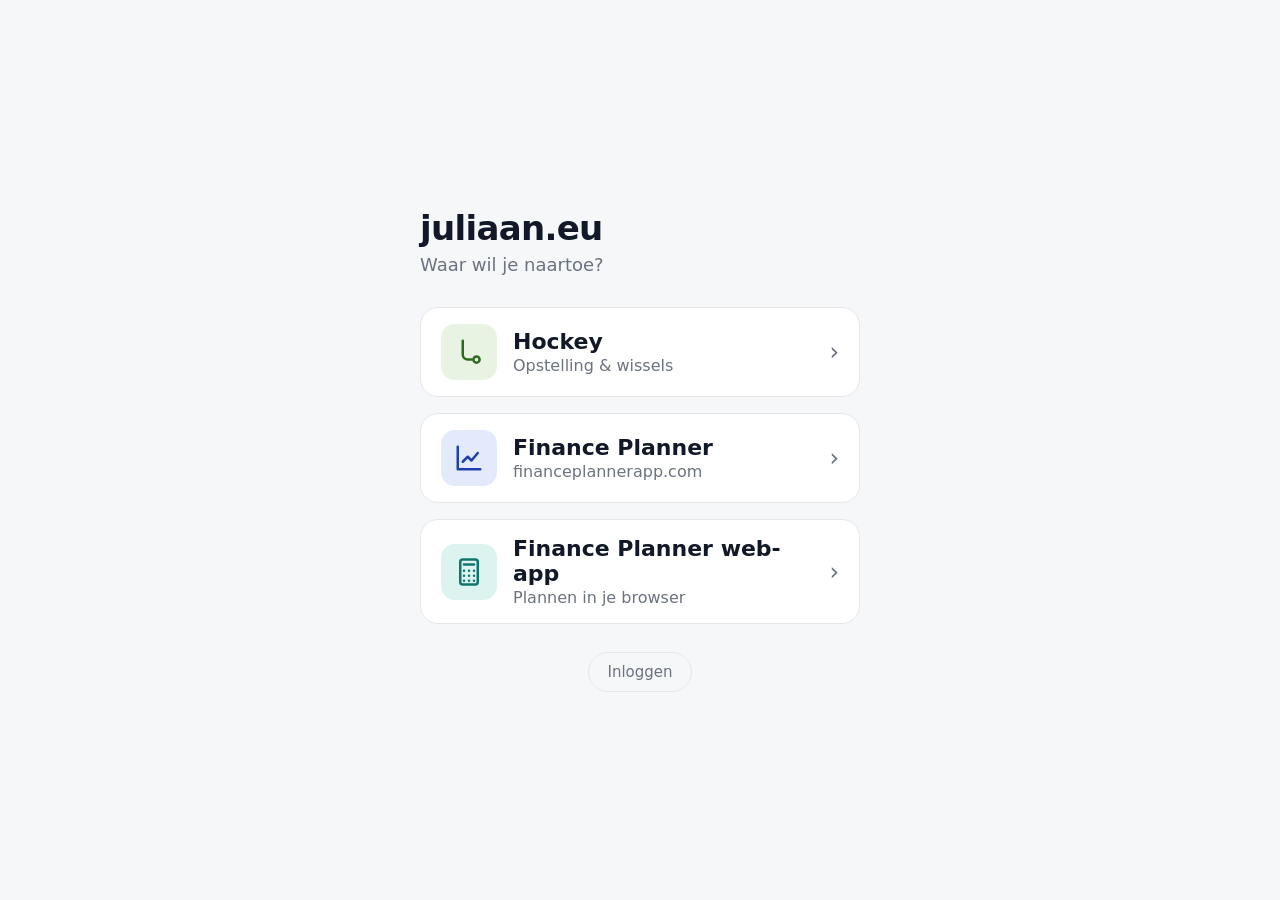
==== index.html @ 1a4841ea "Startpagina: knop naar de Finance Planner web-app Co-Authored-By: Claude Opus 5.5 <noreply@anthropic" ====
<!doctype html>
<html lang="nl">
<head>
  <meta charset="utf-8">
  <meta name="viewport" content="width=device-width, initial-scale=1">
  <title>juliaan.eu</title>
  <link rel="icon" href="data:image/svg+xml,<svg xmlns='http://www.w3.org/2000/svg' viewBox='0 0 100 100'><circle cx='50' cy='50' r='44' fill='%231e40af'/><text x='50' y='67' font-size='52' text-anchor='middle' fill='white' font-family='system-ui' font-weight='700'>j</text></svg>">
  <style>
    :root {
      --bg: #f6f7f9;
      --card: #ffffff;
      --text: #111827;
      --muted: #6b7280;
      --border: #e5e7eb;
      --hockey: #2d6a1f;
      --hockey-soft: #e8f3e3;
      --finance: #1e40af;
      --finance-soft: #e3eafb;
      --app: #0f766e;
      --app-soft: #dcf3ef;
    }
    @media (prefers-color-scheme: dark) {
      :root {
        --bg: #0f1115;
        --card: #181b21;
        --text: #f3f4f6;
        --muted: #9ca3af;
        --border: #2a2f38;
        --hockey: #7cc46a;
        --hockey-soft: #1c2a19;
        --finance: #8aa8ff;
        --finance-soft: #1a2240;
        --app: #5eead4;
        --app-soft: #163330;
      }
    }
    * { box-sizing: border-box; }
    body {
      margin: 0;
      min-height: 100dvh;
      display: grid;
      place-items: center;
      padding: 24px 16px;
      background: var(--bg);
      color: var(--text);
      font-family: system-ui, -apple-system, "Segoe UI", Roboto, sans-serif;
    }
    main { width: 100%; max-width: 440px; }
    h1 { margin: 0 0 6px; font-size: 34px; letter-spacing: -0.02em; }
    p { margin: 0 0 32px; color: var(--muted); font-size: 18px; }
    nav { display: grid; gap: 16px; }
    a.knop {
      display: flex;
      align-items: center;
      gap: 16px;
      min-height: 88px;
      padding: 16px 20px;
      border-radius: 18px;
      background: var(--card);
      border: 1px solid var(--border);
      color: var(--text);
      text-decoration: none;
      transition: transform .12s ease, border-color .12s ease;
    }
    a.knop:hover { transform: translateY(-2px); border-color: var(--accent); }
    a.knop:active { transform: scale(.98); }
    a.knop:focus-visible { outline: 3px solid var(--accent); outline-offset: 3px; }
    .icoon {
      flex: none;
      display: grid;
      place-items: center;
      width: 56px;
      height: 56px;
      border-radius: 14px;
      background: var(--soft);
      color: var(--accent);
    }
    .tekst { flex: 1; }
    .titel { display: block; font-size: 22px; font-weight: 700; }
    .sub { display: block; font-size: 16px; color: var(--muted); margin-top: 2px; }
    .pijl { color: var(--muted); font-size: 24px; }
    .hockey { --accent: var(--hockey); --soft: var(--hockey-soft); }
    .finance { --accent: var(--finance); --soft: var(--finance-soft); }
    .app { --accent: var(--app); --soft: var(--app-soft); }
    .inlog { margin-top: 28px; text-align: center; }
    .inlog a {
      display: inline-block;
      padding: 10px 18px;
      border-radius: 999px;
      border: 1px solid var(--border);
      color: var(--muted);
      font-size: 15px;
      text-decoration: none;
    }
    .inlog a:hover { color: var(--text); border-color: var(--muted); }
    .inlog a:focus-visible { outline: 3px solid var(--finance); outline-offset: 3px; }
  </style>
</head>
<body>
  <main>
    <h1>juliaan.eu</h1>
    <p>Waar wil je naartoe?</p>
    <nav>
      <a class="knop hockey" href="/hockey/" data-goatcounter-click="start-hockey" data-goatcounter-title="Startpagina: Hockey">
        <span class="icoon" aria-hidden="true">
          <svg width="30" height="30" viewBox="0 0 24 24" fill="none" stroke="currentColor" stroke-width="2" stroke-linecap="round" stroke-linejoin="round"><path d="M7 3v11a4 4 0 0 0 4 4h3"/><circle cx="18" cy="18" r="2.5"/></svg>
        </span>
        <span class="tekst"><span class="titel">Hockey</span><span class="sub">Opstelling &amp; wissels</span></span>
        <span class="pijl" aria-hidden="true">›</span>
      </a>
      <a class="knop finance" href="https://financeplannerapp.com/" data-goatcounter-click="start-finance" data-goatcounter-title="Startpagina: Finance Planner">
        <span class="icoon" aria-hidden="true">
          <svg width="30" height="30" viewBox="0 0 24 24" fill="none" stroke="currentColor" stroke-width="2" stroke-linecap="round" stroke-linejoin="round"><path d="M3 3v18h18"/><path d="m7 15 4-4 3 3 5-6"/></svg>
        </span>
        <span class="tekst"><span class="titel">Finance Planner</span><span class="sub">financeplannerapp.com</span></span>
        <span class="pijl" aria-hidden="true">›</span>
      </a>
      <a class="knop app" href="https://app.financeplannerapp.com/" data-goatcounter-click="start-finance-app" data-goatcounter-title="Startpagina: Finance Planner web-app">
        <span class="icoon" aria-hidden="true">
          <svg width="30" height="30" viewBox="0 0 24 24" fill="none" stroke="currentColor" stroke-width="2" stroke-linecap="round" stroke-linejoin="round"><rect x="5" y="2" width="14" height="20" rx="2"/><path d="M8 6h8"/><path d="M8 11h.01M12 11h.01M16 11h.01M8 15h.01M12 15h.01M16 15h.01M8 19h.01M12 19h.01M16 19h.01"/></svg>
        </span>
        <span class="tekst"><span class="titel">Finance Planner web-app</span><span class="sub">Plannen in je browser</span></span>
        <span class="pijl" aria-hidden="true">›</span>
      </a>
    </nav>
    <div class="inlog">
      <a href="https://tradingadvisor.juliaan.eu/" rel="nofollow" data-goatcounter-click="start-inlog" data-goatcounter-title="Startpagina: Inloggen">Inloggen</a>
    </div>
  </main>
  <script data-goatcounter="https://juuul.goatcounter.com/count" async src="https://gc.zgo.at/count.js"></script>
</body>
</html>
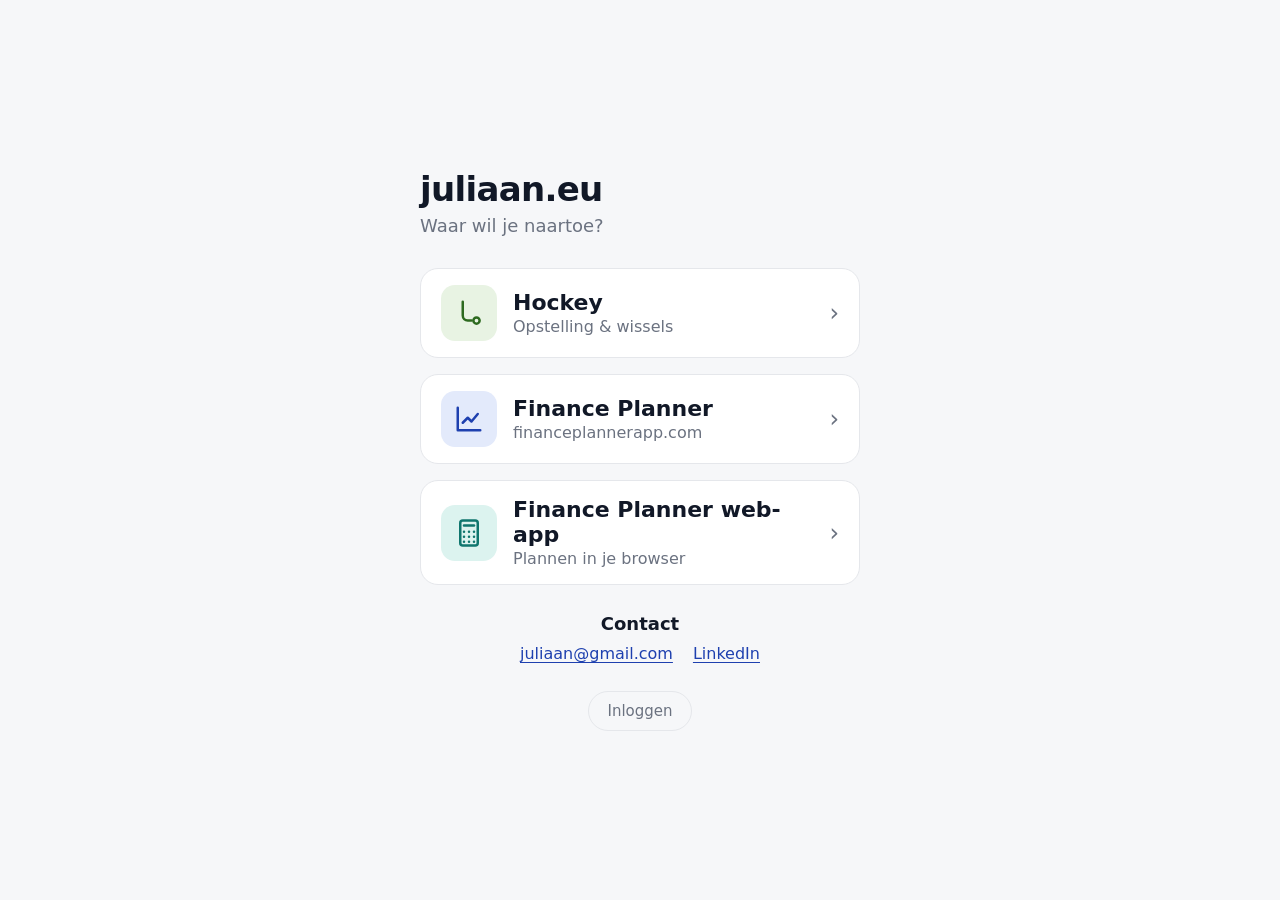
==== commit 7cccd4eb: "Voeg e-mailadres en LinkedIn toe aan de startpagina" ====
--- a/index.html
+++ b/index.html
@@ -82,6 +82,11 @@
     .hockey { --accent: var(--hockey); --soft: var(--hockey-soft); }
     .finance { --accent: var(--finance); --soft: var(--finance-soft); }
     .app { --accent: var(--app); --soft: var(--app-soft); }
+    .contact { margin-top: 28px; text-align: center; }
+    .contact h2 { margin: 0 0 10px; font-size: 18px; }
+    .contact-links { display: flex; flex-wrap: wrap; justify-content: center; gap: 10px 20px; }
+    .contact a { color: var(--finance); text-underline-offset: 3px; }
+    .contact a:focus-visible { outline: 3px solid var(--finance); outline-offset: 3px; }
     .inlog { margin-top: 28px; text-align: center; }
     .inlog a {
       display: inline-block;
@@ -123,8 +128,15 @@
         <span class="pijl" aria-hidden="true">›</span>
       </a>
     </nav>
+    <section class="contact" aria-labelledby="contact-titel">
+      <h2 id="contact-titel">Contact</h2>
+      <div class="contact-links">
+        <a href="mailto:juliaan@gmail.com">juliaan@gmail.com</a>
+        <a href="https://www.linkedin.com/in/juliaan-meijboom-313b7924" target="_blank" rel="noopener noreferrer">LinkedIn</a>
+      </div>
+    </section>
     <div class="inlog">
-      <a href="https://tradingadvisor.juliaan.eu/" rel="nofollow" data-goatcounter-click="start-inlog" data-goatcounter-title="Startpagina: Inloggen">Inloggen</a>
+      <a href="https://prive.juliaan.eu/" rel="nofollow" data-goatcounter-click="start-inlog" data-goatcounter-title="Startpagina: Inloggen">Inloggen</a>
     </div>
   </main>
   <script data-goatcounter="https://juuul.goatcounter.com/count" async src="https://gc.zgo.at/count.js"></script>
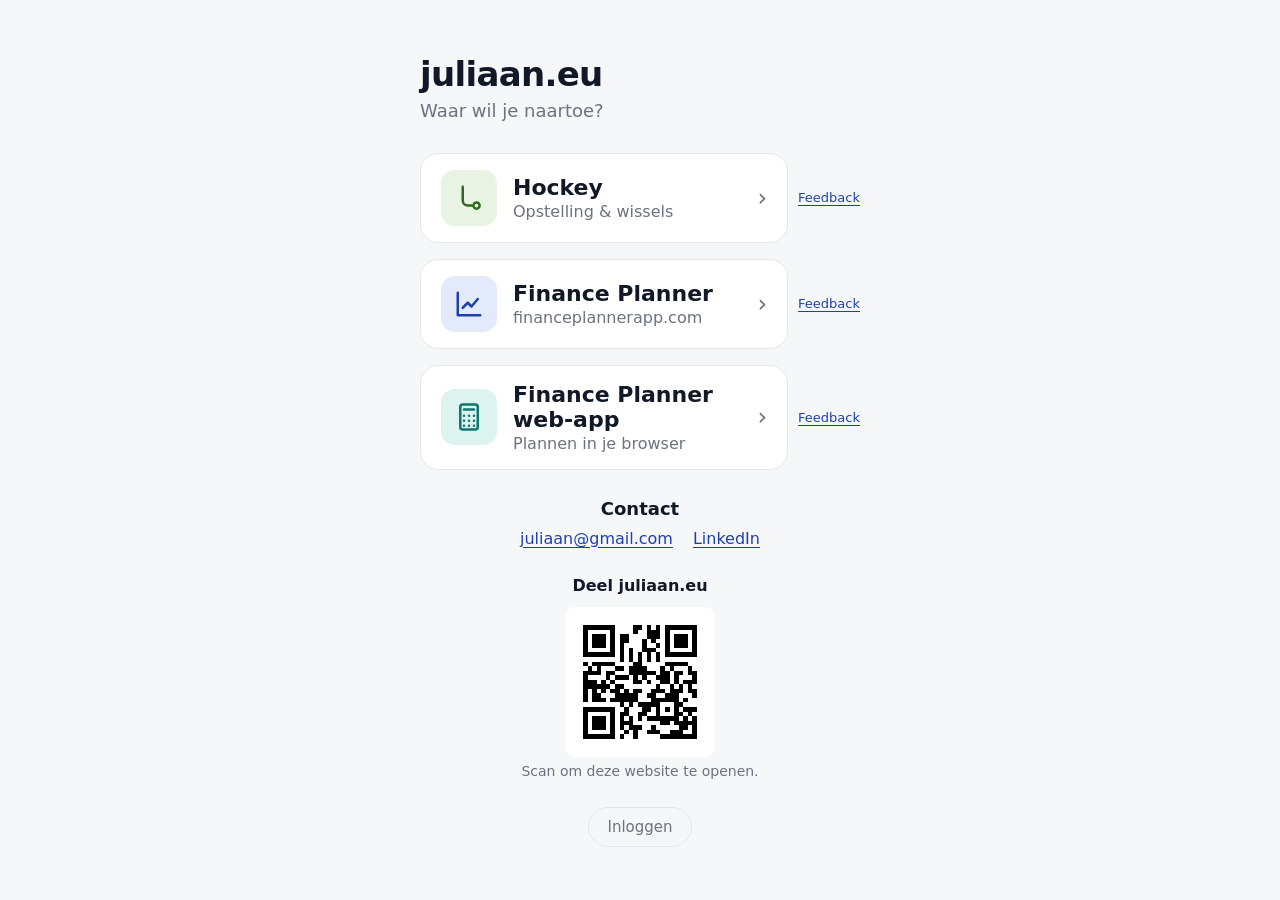
==== commit 58bc6bcf: "Voeg feedbackformulier, beheerportal en deelbare QR-code toe" ====
--- a/index.html
+++ b/index.html
@@ -49,6 +49,13 @@
     h1 { margin: 0 0 6px; font-size: 34px; letter-spacing: -0.02em; }
     p { margin: 0 0 32px; color: var(--muted); font-size: 18px; }
     nav { display: grid; gap: 16px; }
+    .app-row { display: grid; grid-template-columns: minmax(0, 1fr) auto; gap: 10px; align-items: center; }
+    .feedback-link { color: var(--finance); font-size: 13px; text-underline-offset: 3px; padding: 12px 0; }
+    .feedback-link:focus-visible { outline: 3px solid var(--finance); outline-offset: 3px; }
+    .deel-site { margin-top: 28px; text-align: center; }
+    .deel-site img { display: block; margin: 12px auto 6px; width: 150px; height: 150px; border-radius: 10px; }
+    .deel-site p { font-size: 14px; margin: 0; }
+    [hidden] { display: none !important; }
     a.knop {
       display: flex;
       align-items: center;
@@ -75,9 +82,9 @@
       background: var(--soft);
       color: var(--accent);
     }
-    .tekst { flex: 1; }
-    .titel { display: block; font-size: 22px; font-weight: 700; }
-    .sub { display: block; font-size: 16px; color: var(--muted); margin-top: 2px; }
+    .tekst { flex: 1; min-width: 0; }
+    .titel { display: block; font-size: 22px; font-weight: 700; overflow-wrap: anywhere; }
+    .sub { display: block; font-size: 16px; color: var(--muted); margin-top: 2px; overflow-wrap: anywhere; }
     .pijl { color: var(--muted); font-size: 24px; }
     .hockey { --accent: var(--hockey); --soft: var(--hockey-soft); }
     .finance { --accent: var(--finance); --soft: var(--finance-soft); }
@@ -99,6 +106,12 @@
     }
     .inlog a:hover { color: var(--text); border-color: var(--muted); }
     .inlog a:focus-visible { outline: 3px solid var(--finance); outline-offset: 3px; }
+    @media (max-width: 480px) {
+      a.knop { padding: 14px; gap: 12px; }
+      .icoon { width: 44px; height: 44px; border-radius: 12px; }
+      .titel { font-size: 18px; }
+      .sub { font-size: 14px; }
+    }
   </style>
 </head>
 <body>
@@ -106,6 +119,7 @@
     <h1>juliaan.eu</h1>
     <p>Waar wil je naartoe?</p>
     <nav>
+      <div class="app-row">
       <a class="knop hockey" href="/hockey/" data-goatcounter-click="start-hockey" data-goatcounter-title="Startpagina: Hockey">
         <span class="icoon" aria-hidden="true">
           <svg width="30" height="30" viewBox="0 0 24 24" fill="none" stroke="currentColor" stroke-width="2" stroke-linecap="round" stroke-linejoin="round"><path d="M7 3v11a4 4 0 0 0 4 4h3"/><circle cx="18" cy="18" r="2.5"/></svg>
@@ -113,6 +127,9 @@
         <span class="tekst"><span class="titel">Hockey</span><span class="sub">Opstelling &amp; wissels</span></span>
         <span class="pijl" aria-hidden="true">›</span>
       </a>
+      <a class="feedback-link" href="feedback.html?app=hockey" aria-label="Feedback over Hockey">Feedback</a>
+      </div>
+      <div class="app-row">
       <a class="knop finance" href="https://financeplannerapp.com/" data-goatcounter-click="start-finance" data-goatcounter-title="Startpagina: Finance Planner">
         <span class="icoon" aria-hidden="true">
           <svg width="30" height="30" viewBox="0 0 24 24" fill="none" stroke="currentColor" stroke-width="2" stroke-linecap="round" stroke-linejoin="round"><path d="M3 3v18h18"/><path d="m7 15 4-4 3 3 5-6"/></svg>
@@ -120,6 +137,9 @@
         <span class="tekst"><span class="titel">Finance Planner</span><span class="sub">financeplannerapp.com</span></span>
         <span class="pijl" aria-hidden="true">›</span>
       </a>
+      <a class="feedback-link" href="feedback.html?app=finance" aria-label="Feedback over Finance Planner">Feedback</a>
+      </div>
+      <div class="app-row">
       <a class="knop app" href="https://app.financeplannerapp.com/" data-goatcounter-click="start-finance-app" data-goatcounter-title="Startpagina: Finance Planner web-app">
         <span class="icoon" aria-hidden="true">
           <svg width="30" height="30" viewBox="0 0 24 24" fill="none" stroke="currentColor" stroke-width="2" stroke-linecap="round" stroke-linejoin="round"><rect x="5" y="2" width="14" height="20" rx="2"/><path d="M8 6h8"/><path d="M8 11h.01M12 11h.01M16 11h.01M8 15h.01M12 15h.01M16 15h.01M8 19h.01M12 19h.01M16 19h.01"/></svg>
@@ -127,6 +147,8 @@
         <span class="tekst"><span class="titel">Finance Planner web-app</span><span class="sub">Plannen in je browser</span></span>
         <span class="pijl" aria-hidden="true">›</span>
       </a>
+      <a class="feedback-link" href="feedback.html?app=finance-web" aria-label="Feedback over Finance Planner web-app">Feedback</a>
+      </div>
     </nav>
     <section class="contact" aria-labelledby="contact-titel">
       <h2 id="contact-titel">Contact</h2>
@@ -135,10 +157,16 @@
         <a href="https://www.linkedin.com/in/juliaan-meijboom-313b7924" target="_blank" rel="noopener noreferrer">LinkedIn</a>
       </div>
     </section>
+    <section class="deel-site" id="deel-site" aria-label="Website delen">
+      <strong>Deel juliaan.eu</strong>
+      <img src="juliaan-qr.svg" alt="QR-code voor https://juliaan.eu/" width="150" height="150">
+      <p>Scan om deze website te openen.</p>
+    </section>
     <div class="inlog">
-      <a href="https://prive.juliaan.eu/" rel="nofollow" data-goatcounter-click="start-inlog" data-goatcounter-title="Startpagina: Inloggen">Inloggen</a>
+      <a id="inloggen" href="https://prive.juliaan.eu/" rel="nofollow" data-goatcounter-click="start-inlog" data-goatcounter-title="Startpagina: Inloggen">Inloggen</a>
     </div>
   </main>
+  <script src="startpagina.js"></script>
   <script data-goatcounter="https://juuul.goatcounter.com/count" async src="https://gc.zgo.at/count.js"></script>
 </body>
 </html>
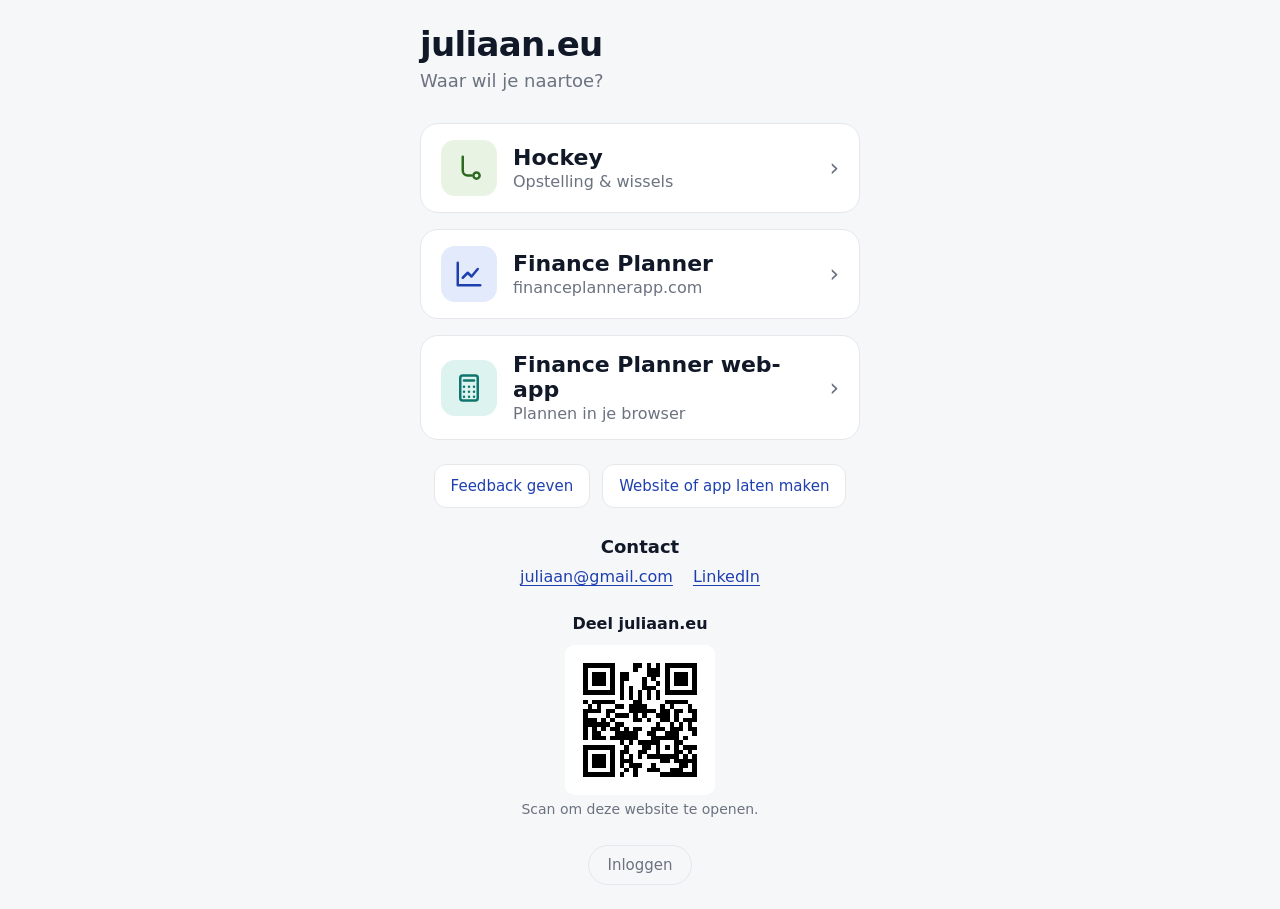
==== commit ecae3a8f: "Toon algemene feedbackknop en informatie met contactformulier" ====
--- a/index.html
+++ b/index.html
@@ -49,9 +49,10 @@
     h1 { margin: 0 0 6px; font-size: 34px; letter-spacing: -0.02em; }
     p { margin: 0 0 32px; color: var(--muted); font-size: 18px; }
     nav { display: grid; gap: 16px; }
-    .app-row { display: grid; grid-template-columns: minmax(0, 1fr) auto; gap: 10px; align-items: center; }
-    .feedback-link { color: var(--finance); font-size: 13px; text-underline-offset: 3px; padding: 12px 0; }
-    .feedback-link:focus-visible { outline: 3px solid var(--finance); outline-offset: 3px; }
+    .site-acties { display: flex; flex-wrap: wrap; justify-content: center; gap: 12px; margin-top: 24px; }
+    .site-acties a { padding: 12px 16px; border: 1px solid var(--border); border-radius: 12px; background: var(--card); color: var(--finance); text-decoration: none; font-size: 15px; }
+    .site-acties a:hover { border-color: currentColor; }
+    .site-acties a:focus-visible { outline: 3px solid var(--finance); outline-offset: 3px; }
     .deel-site { margin-top: 28px; text-align: center; }
     .deel-site img { display: block; margin: 12px auto 6px; width: 150px; height: 150px; border-radius: 10px; }
     .deel-site p { font-size: 14px; margin: 0; }
@@ -119,7 +120,6 @@
     <h1>juliaan.eu</h1>
     <p>Waar wil je naartoe?</p>
     <nav>
-      <div class="app-row">
       <a class="knop hockey" href="/hockey/" data-goatcounter-click="start-hockey" data-goatcounter-title="Startpagina: Hockey">
         <span class="icoon" aria-hidden="true">
           <svg width="30" height="30" viewBox="0 0 24 24" fill="none" stroke="currentColor" stroke-width="2" stroke-linecap="round" stroke-linejoin="round"><path d="M7 3v11a4 4 0 0 0 4 4h3"/><circle cx="18" cy="18" r="2.5"/></svg>
@@ -127,9 +127,6 @@
         <span class="tekst"><span class="titel">Hockey</span><span class="sub">Opstelling &amp; wissels</span></span>
         <span class="pijl" aria-hidden="true">›</span>
       </a>
-      <a class="feedback-link" href="feedback.html?app=hockey" aria-label="Feedback over Hockey">Feedback</a>
-      </div>
-      <div class="app-row">
       <a class="knop finance" href="https://financeplannerapp.com/" data-goatcounter-click="start-finance" data-goatcounter-title="Startpagina: Finance Planner">
         <span class="icoon" aria-hidden="true">
           <svg width="30" height="30" viewBox="0 0 24 24" fill="none" stroke="currentColor" stroke-width="2" stroke-linecap="round" stroke-linejoin="round"><path d="M3 3v18h18"/><path d="m7 15 4-4 3 3 5-6"/></svg>
@@ -137,9 +134,6 @@
         <span class="tekst"><span class="titel">Finance Planner</span><span class="sub">financeplannerapp.com</span></span>
         <span class="pijl" aria-hidden="true">›</span>
       </a>
-      <a class="feedback-link" href="feedback.html?app=finance" aria-label="Feedback over Finance Planner">Feedback</a>
-      </div>
-      <div class="app-row">
       <a class="knop app" href="https://app.financeplannerapp.com/" data-goatcounter-click="start-finance-app" data-goatcounter-title="Startpagina: Finance Planner web-app">
         <span class="icoon" aria-hidden="true">
           <svg width="30" height="30" viewBox="0 0 24 24" fill="none" stroke="currentColor" stroke-width="2" stroke-linecap="round" stroke-linejoin="round"><rect x="5" y="2" width="14" height="20" rx="2"/><path d="M8 6h8"/><path d="M8 11h.01M12 11h.01M16 11h.01M8 15h.01M12 15h.01M16 15h.01M8 19h.01M12 19h.01M16 19h.01"/></svg>
@@ -147,9 +141,11 @@
         <span class="tekst"><span class="titel">Finance Planner web-app</span><span class="sub">Plannen in je browser</span></span>
         <span class="pijl" aria-hidden="true">›</span>
       </a>
-      <a class="feedback-link" href="feedback.html?app=finance-web" aria-label="Feedback over Finance Planner web-app">Feedback</a>
-      </div>
     </nav>
+    <div class="site-acties" aria-label="Feedback en informatie">
+      <a href="feedback.html">Feedback geven</a>
+      <a href="informatie.html">Website of app laten maken</a>
+    </div>
     <section class="contact" aria-labelledby="contact-titel">
       <h2 id="contact-titel">Contact</h2>
       <div class="contact-links">
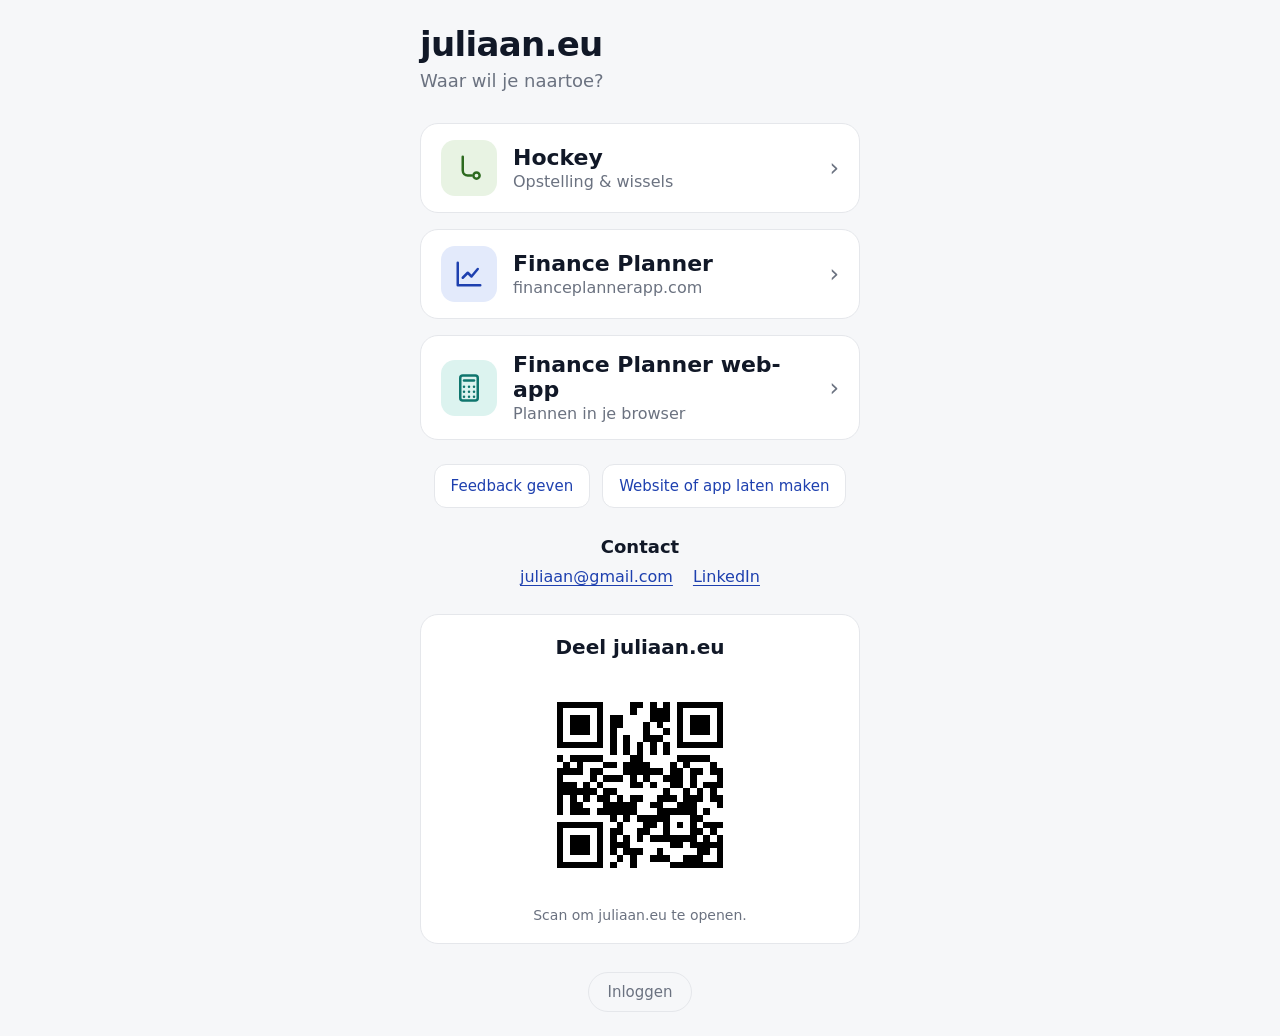
==== commit a35c468e: "Houd de QR-code zichtbaar en vergroot hem voor mobiel" ====
--- a/index.html
+++ b/index.html
@@ -53,8 +53,9 @@
     .site-acties a { padding: 12px 16px; border: 1px solid var(--border); border-radius: 12px; background: var(--card); color: var(--finance); text-decoration: none; font-size: 15px; }
     .site-acties a:hover { border-color: currentColor; }
     .site-acties a:focus-visible { outline: 3px solid var(--finance); outline-offset: 3px; }
-    .deel-site { margin-top: 28px; text-align: center; }
-    .deel-site img { display: block; margin: 12px auto 6px; width: 150px; height: 150px; border-radius: 10px; }
+    .deel-site { margin-top: 28px; padding: 20px; text-align: center; background: var(--card); border: 1px solid var(--border); border-radius: 18px; }
+    .deel-site strong { font-size: 20px; }
+    .deel-site img { display: block; margin: 16px auto 12px; width: min(220px, 100%); height: auto; background: #fff; border-radius: 12px; }
     .deel-site p { font-size: 14px; margin: 0; }
     [hidden] { display: none !important; }
     a.knop {
@@ -155,14 +156,14 @@
     </section>
     <section class="deel-site" id="deel-site" aria-label="Website delen">
       <strong>Deel juliaan.eu</strong>
-      <img src="juliaan-qr.svg" alt="QR-code voor https://juliaan.eu/" width="150" height="150">
-      <p>Scan om deze website te openen.</p>
+      <img src="juliaan-qr.svg" alt="QR-code voor https://juliaan.eu/" width="220" height="220">
+      <p>Scan om juliaan.eu te openen.</p>
     </section>
     <div class="inlog">
       <a id="inloggen" href="https://prive.juliaan.eu/" rel="nofollow" data-goatcounter-click="start-inlog" data-goatcounter-title="Startpagina: Inloggen">Inloggen</a>
     </div>
   </main>
-  <script src="startpagina.js"></script>
+  <script src="startpagina.js?v=qr-zichtbaar"></script>
   <script data-goatcounter="https://juuul.goatcounter.com/count" async src="https://gc.zgo.at/count.js"></script>
 </body>
 </html>
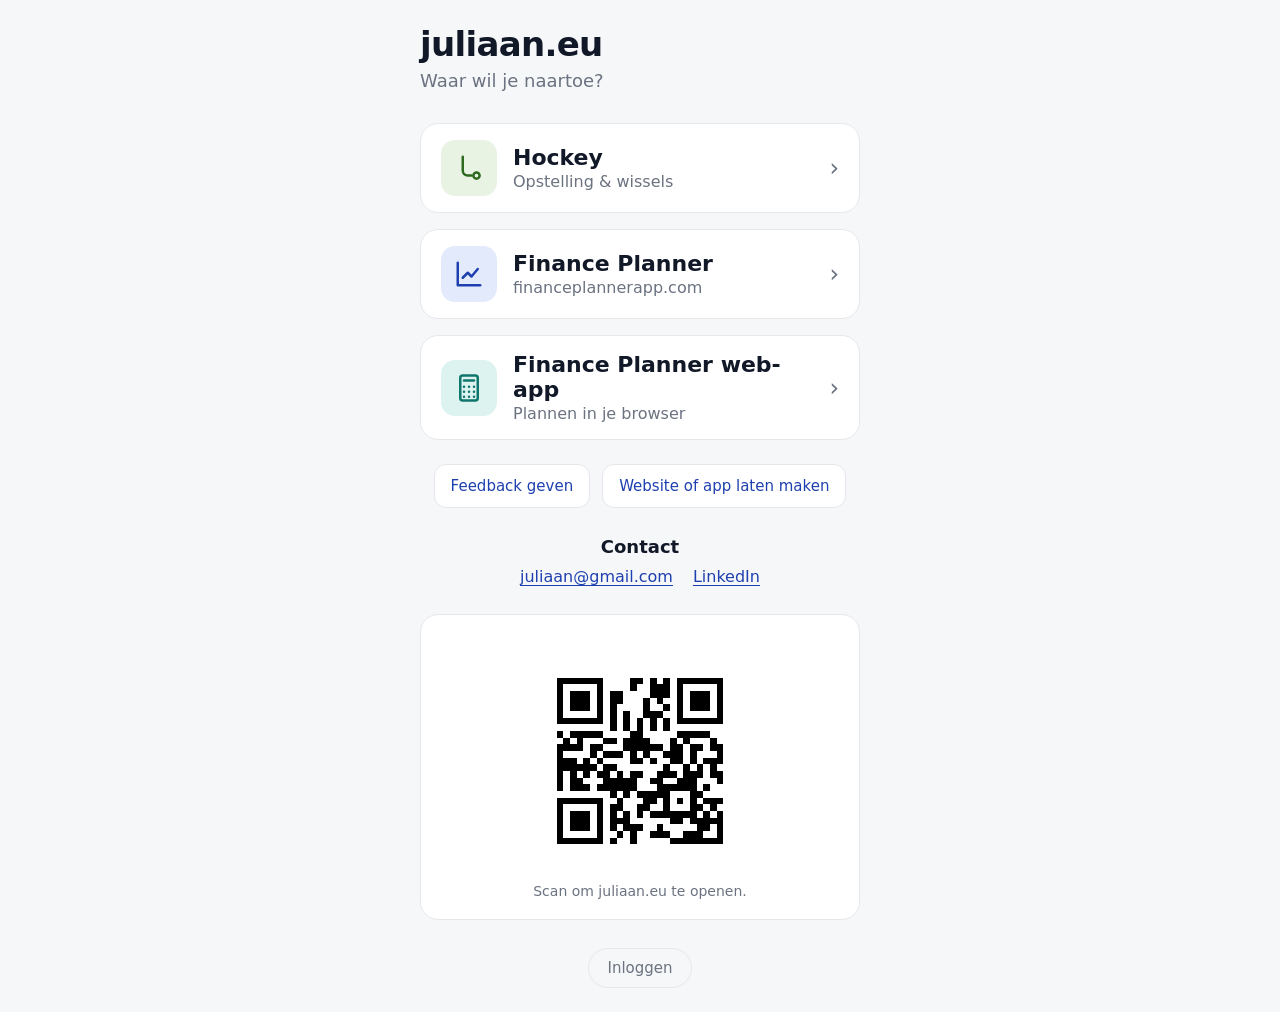
==== commit e68e3905: "Verwijder de titel boven de QR-code" ====
--- a/index.html
+++ b/index.html
@@ -54,7 +54,6 @@
     .site-acties a:hover { border-color: currentColor; }
     .site-acties a:focus-visible { outline: 3px solid var(--finance); outline-offset: 3px; }
     .deel-site { margin-top: 28px; padding: 20px; text-align: center; background: var(--card); border: 1px solid var(--border); border-radius: 18px; }
-    .deel-site strong { font-size: 20px; }
     .deel-site img { display: block; margin: 16px auto 12px; width: min(220px, 100%); height: auto; background: #fff; border-radius: 12px; }
     .deel-site p { font-size: 14px; margin: 0; }
     [hidden] { display: none !important; }
@@ -155,7 +154,6 @@
       </div>
     </section>
     <section class="deel-site" id="deel-site" aria-label="Website delen">
-      <strong>Deel juliaan.eu</strong>
       <img src="juliaan-qr.svg" alt="QR-code voor https://juliaan.eu/" width="220" height="220">
       <p>Scan om juliaan.eu te openen.</p>
     </section>
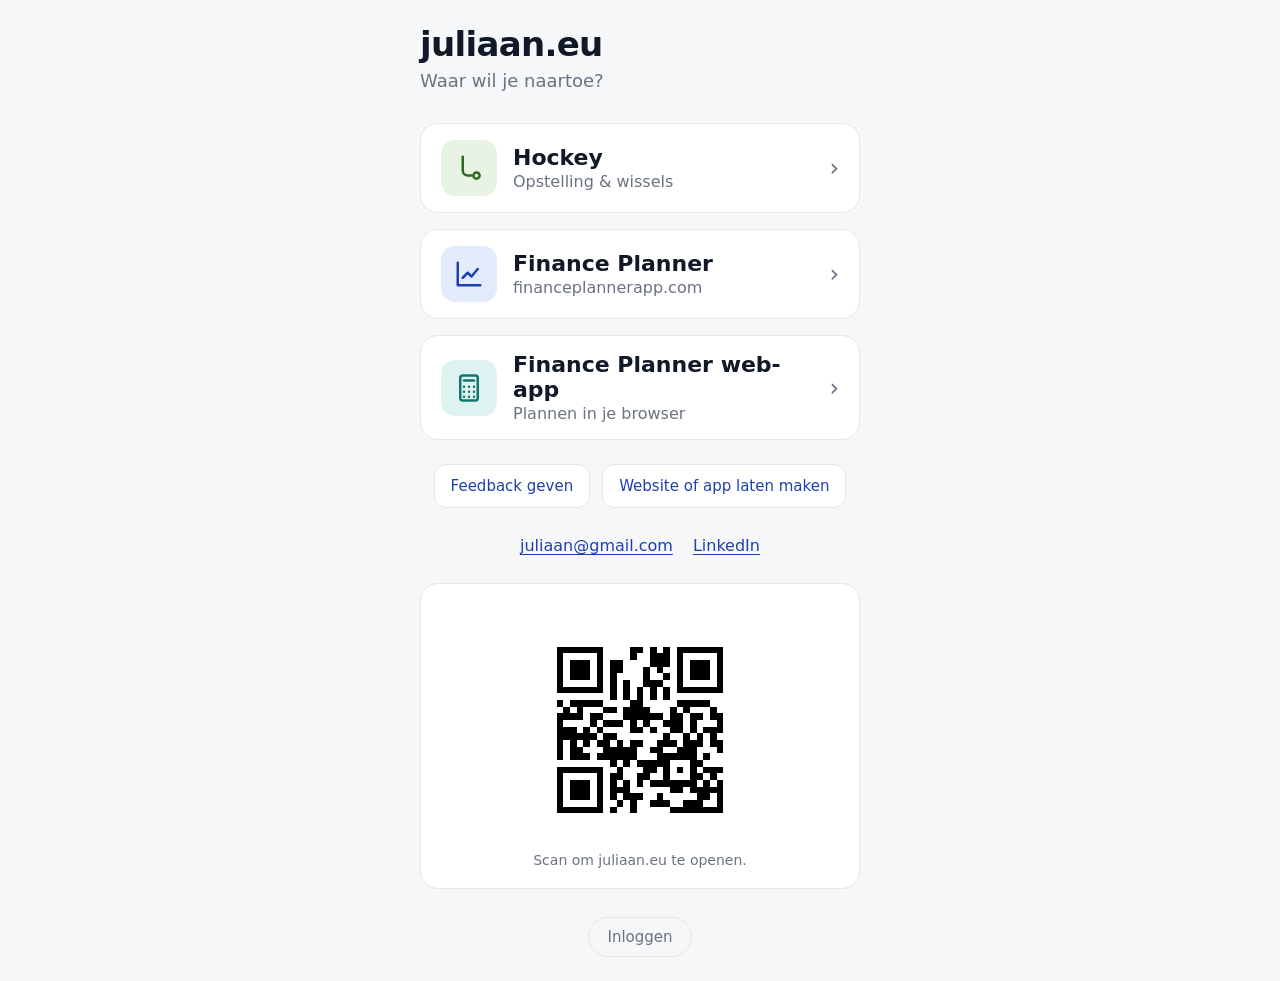
==== commit a4ac5959: "Verwijder het kopje Contact bij de contactlinks" ====
--- a/index.html
+++ b/index.html
@@ -91,7 +91,6 @@
     .finance { --accent: var(--finance); --soft: var(--finance-soft); }
     .app { --accent: var(--app); --soft: var(--app-soft); }
     .contact { margin-top: 28px; text-align: center; }
-    .contact h2 { margin: 0 0 10px; font-size: 18px; }
     .contact-links { display: flex; flex-wrap: wrap; justify-content: center; gap: 10px 20px; }
     .contact a { color: var(--finance); text-underline-offset: 3px; }
     .contact a:focus-visible { outline: 3px solid var(--finance); outline-offset: 3px; }
@@ -146,8 +145,7 @@
       <a href="feedback.html">Feedback geven</a>
       <a href="informatie.html">Website of app laten maken</a>
     </div>
-    <section class="contact" aria-labelledby="contact-titel">
-      <h2 id="contact-titel">Contact</h2>
+    <section class="contact" aria-label="Contactgegevens">
       <div class="contact-links">
         <a href="mailto:juliaan@gmail.com">juliaan@gmail.com</a>
         <a href="https://www.linkedin.com/in/juliaan-meijboom-313b7924" target="_blank" rel="noopener noreferrer">LinkedIn</a>
